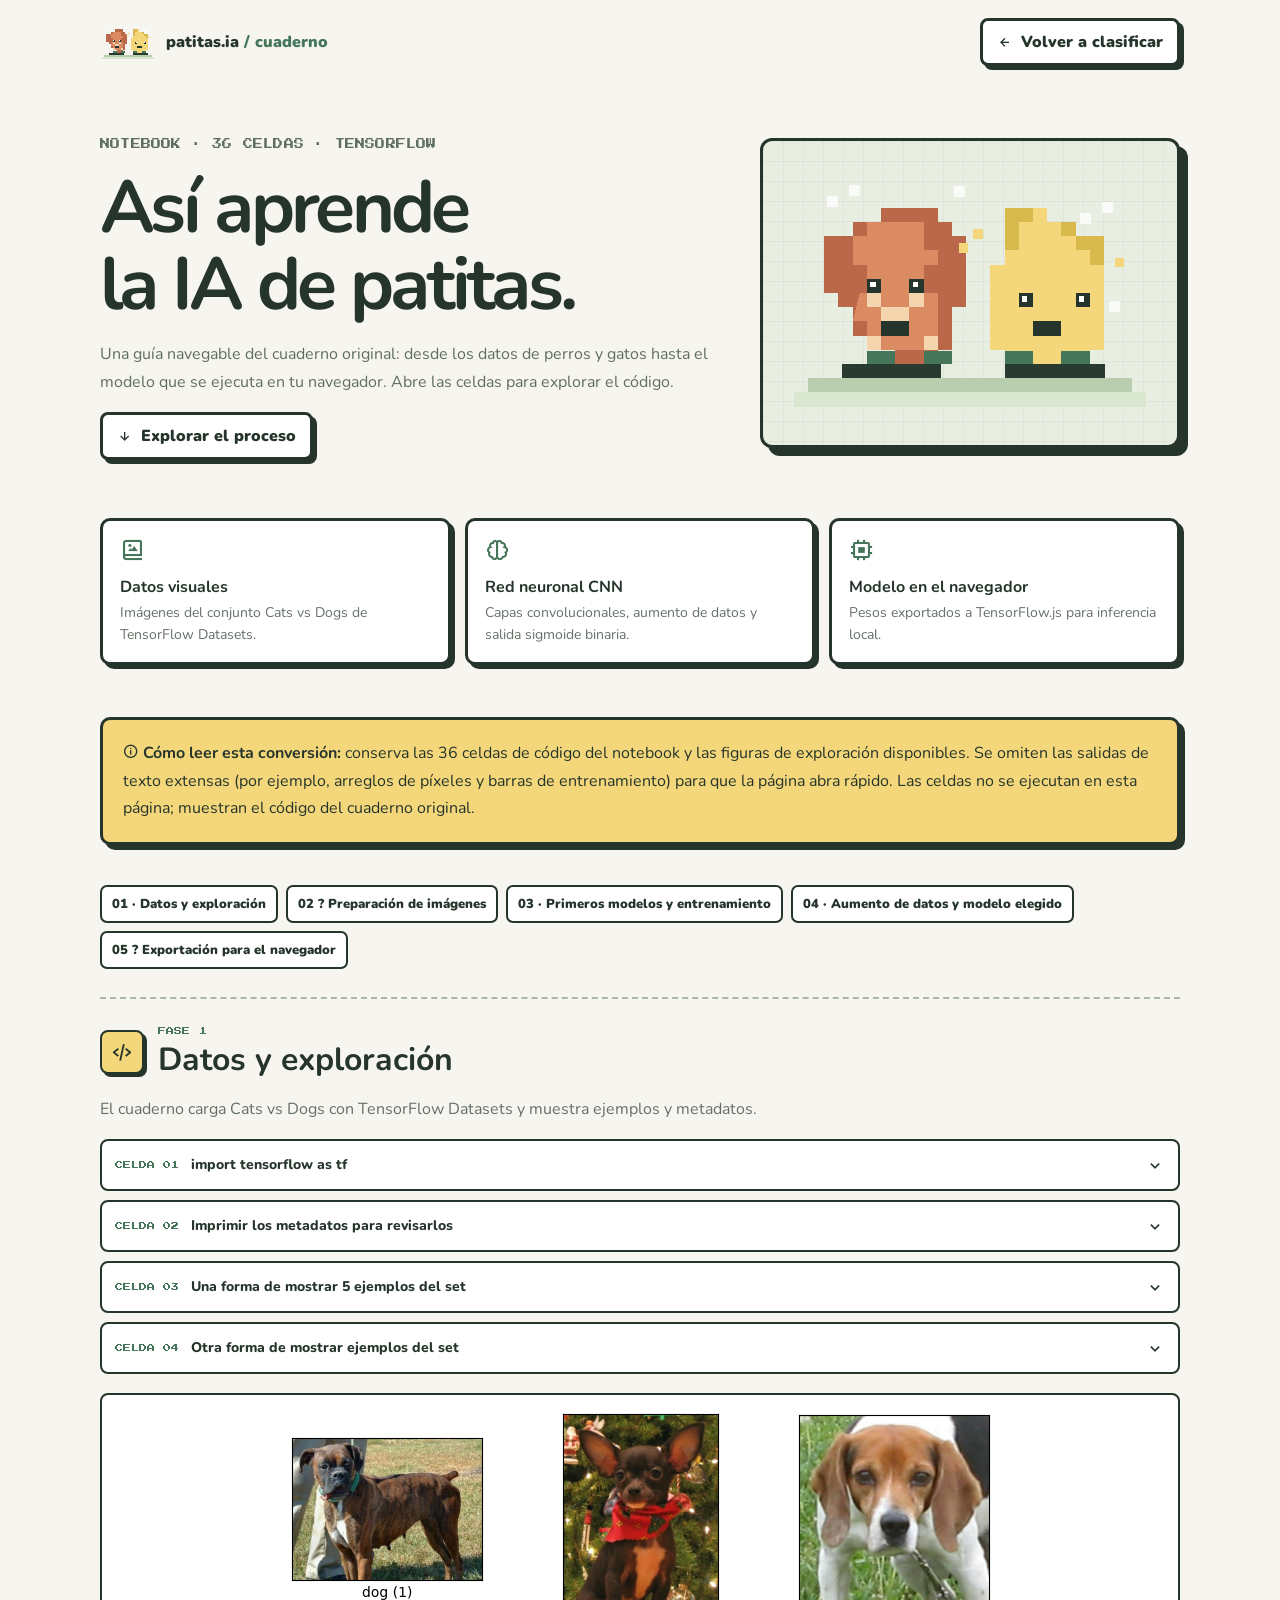
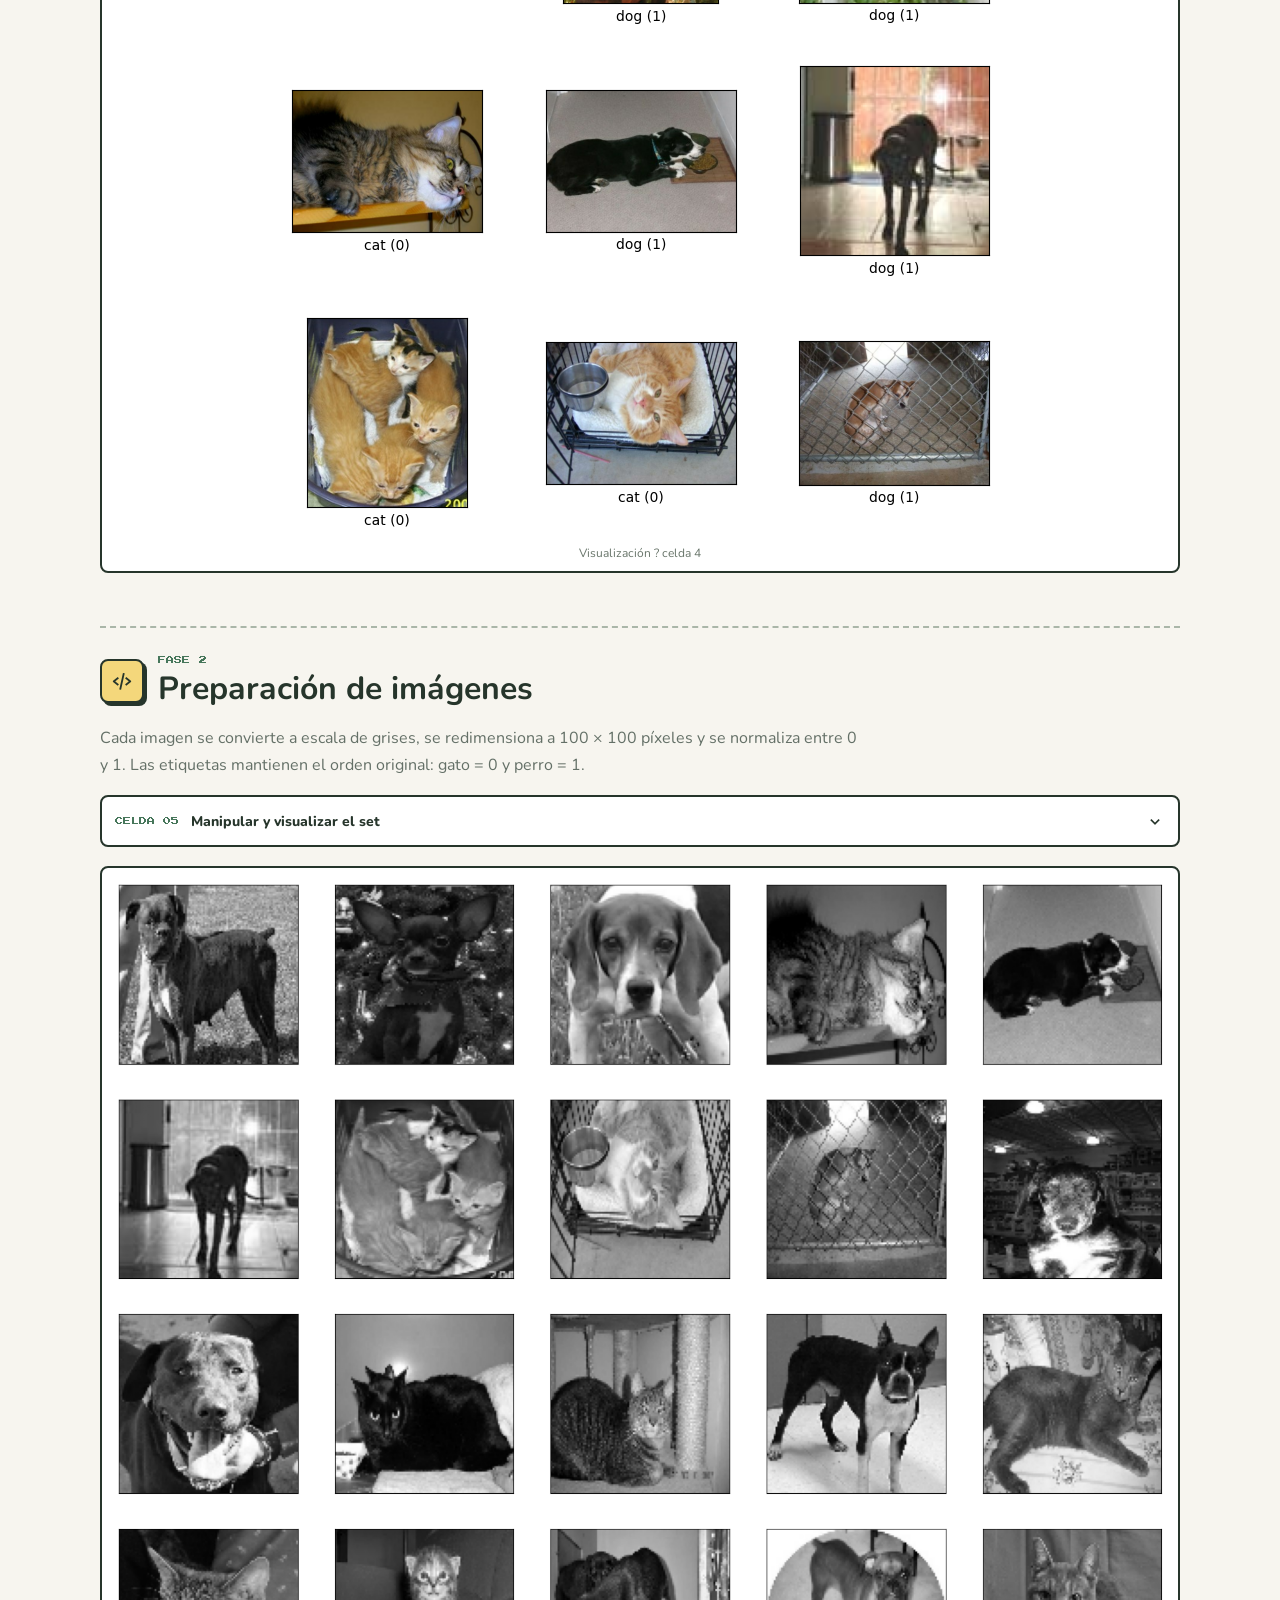
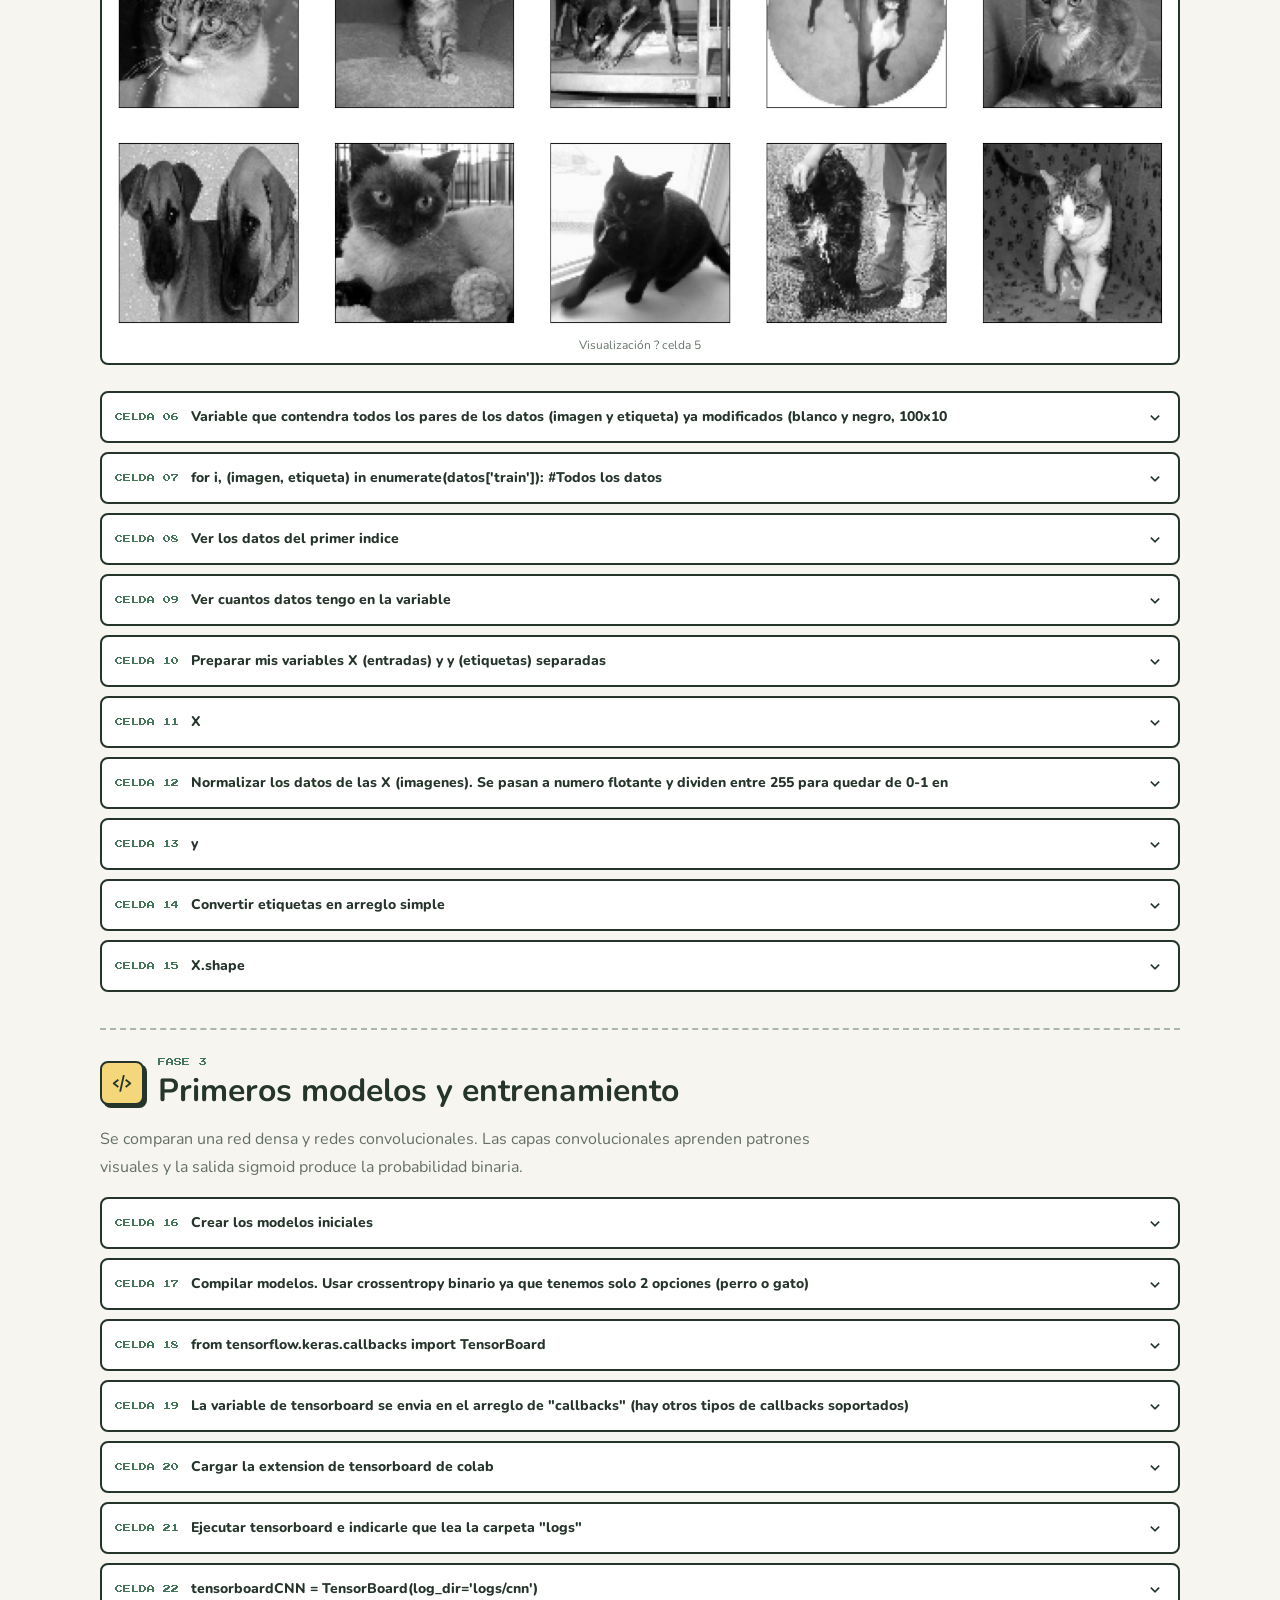
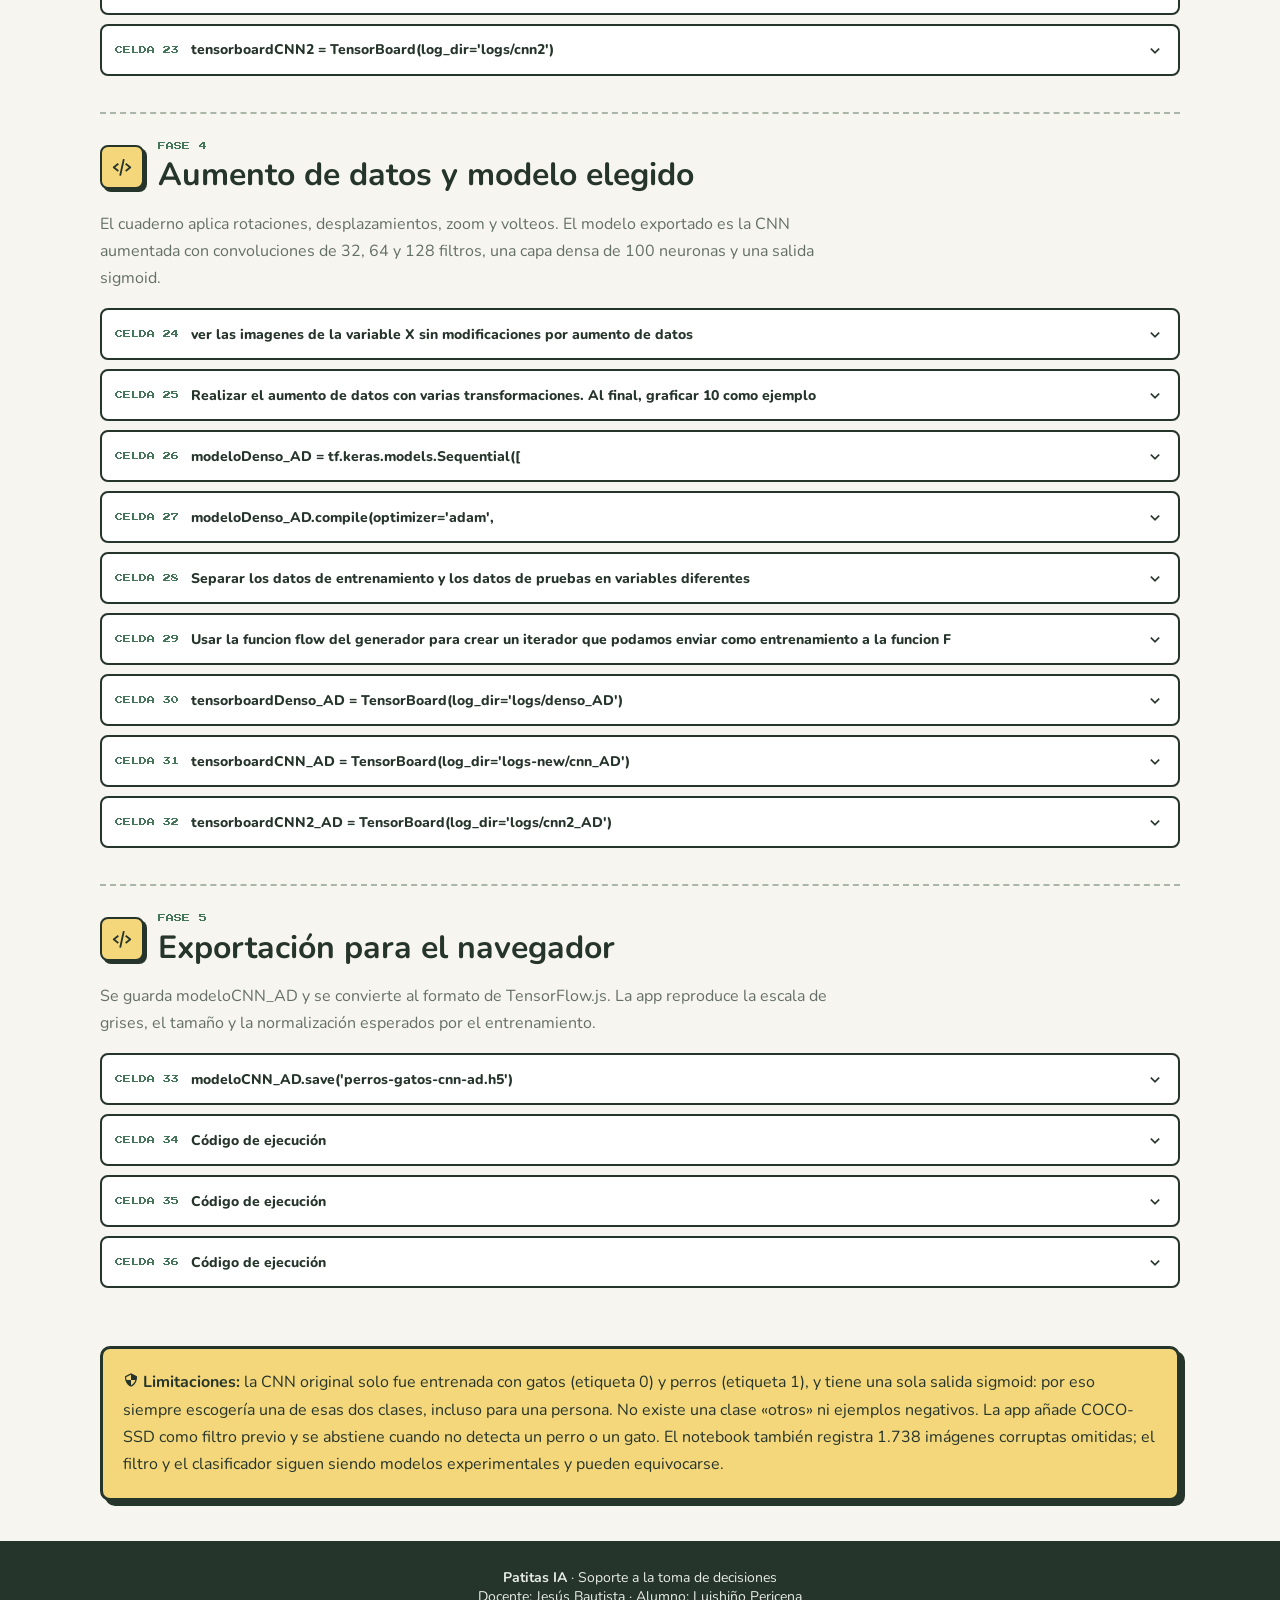
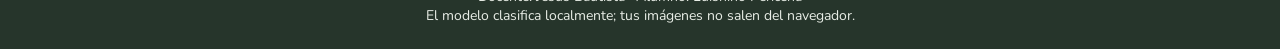
==== web/cuaderno/Clasificador_de_perros_y_gatos.html @ f2f4f3fe "Base inicial" ====
<!doctype html>
<html lang="es">
<head>
<meta charset="utf-8"><meta name="viewport" content="width=device-width,initial-scale=1,viewport-fit=cover"><meta name="theme-color" content="#f7f5ef">
<meta name="description" content="Cuaderno interactivo de entrenamiento del clasificador de perros y gatos: preparación de imágenes, CNN, aumento de datos y exportación a TensorFlow.js.">
<meta property="og:title" content="Cuaderno de entrenamiento · Patitas IA"><meta property="og:description" content="Explora el código y el proceso de entrenamiento de la red neuronal que clasifica perros y gatos.">
<link rel="icon" type="image/svg+xml" href="../assets/mascotas.svg"><link rel="stylesheet" href="https://unpkg.com/boxicons@2.1.4/css/boxicons.min.css"><link rel="preconnect" href="https://fonts.googleapis.com"><link rel="preconnect" href="https://fonts.gstatic.com" crossorigin><link href="https://fonts.googleapis.com/css2?family=Nunito:wght@400;500;600;700;800;900&family=Press+Start+2P&display=swap" rel="stylesheet">
<title>Cuaderno de entrenamiento · Patitas IA</title>
<style>
:root{color-scheme:light;--ink:#26352b;--cream:#f7f5ef;--leaf:#46765a;--yellow:#f4d77b;--line:#d9dfd4}*{box-sizing:border-box}html{scroll-behavior:smooth}body{margin:0;background:var(--cream);color:var(--ink);font:16px Nunito,system-ui,sans-serif}.wrap{width:min(1080px,calc(100% - 36px));margin:auto}.topbar{display:flex;align-items:center;justify-content:space-between;gap:12px;padding:18px 0}.brand{display:flex;align-items:center;gap:10px;color:var(--ink);font-weight:900;text-decoration:none}.brand img{width:56px;height:42px;image-rendering:pixelated}.button{display:inline-flex;align-items:center;gap:8px;border:3px solid var(--ink);border-radius:8px;box-shadow:4px 4px 0 var(--ink);padding:10px 14px;background:white;color:var(--ink);font-weight:900;text-decoration:none}.button:hover{background:var(--yellow)}.hero{display:grid;grid-template-columns:1.2fr .8fr;align-items:center;gap:30px;padding:42px 0 48px}.badge,.eyebrow{font:10px/1.8 "Press Start 2P",monospace;letter-spacing:.02em;color:var(--leaf)}h1{font-size:clamp(2.2rem,6vw,4.6rem);line-height:1.05;letter-spacing:-.05em;margin:16px 0}.hero p{max-width:650px;color:#5f6e62;line-height:1.75}.pixel-card{border:3px solid var(--ink);border-radius:12px;box-shadow:8px 8px 0 var(--ink);background-color:#e9eee2;background-image:linear-gradient(#26352b0d 1px,transparent 1px),linear-gradient(90deg,#26352b0d 1px,transparent 1px);background-size:20px 20px;padding:18px}.pixel-card img{display:block;width:100%;height:auto;image-rendering:pixelated}.summary{display:grid;grid-template-columns:repeat(3,1fr);gap:14px;margin:10px 0 52px}.summary article{border:3px solid var(--ink);border-radius:10px;box-shadow:4px 4px 0 var(--ink);background:white;padding:17px}.summary i{color:var(--leaf);font-size:25px}.summary strong{display:block;margin:9px 0 4px}.summary p{margin:0;color:#667168;font-size:14px;line-height:1.55}.chapter{scroll-margin-top:24px;padding:25px 0 36px;border-top:2px dashed #aab6a8}.chapter-head{display:flex;gap:14px;align-items:center}.chapter-mark{display:grid;place-items:center;flex:none;width:44px;height:44px;border:2px solid var(--ink);border-radius:8px;box-shadow:3px 3px 0 var(--ink);background:var(--yellow);font-size:22px}.eyebrow{margin:0;font-size:8px}.chapter h2{margin:3px 0 0;font-size:clamp(1.3rem,3vw,2rem);line-height:1.2}.chapter-description{max-width:760px;color:#647067;line-height:1.7}.cells{display:grid;gap:9px;margin-top:16px}.code-cell{overflow:hidden;border:2px solid var(--ink);border-radius:8px;background:#fff}.code-cell summary{display:flex;align-items:center;gap:12px;min-height:48px;padding:10px 13px;cursor:pointer;list-style:none}.code-cell summary::-webkit-details-marker{display:none}.cell-number{flex:none;color:var(--leaf);font:8px "Press Start 2P",monospace}.cell-summary{overflow:hidden;flex:1;text-overflow:ellipsis;white-space:nowrap;font-size:14px;font-weight:800}.code-cell summary .bx{font-size:20px;transition:transform .15s}.code-cell[open] summary .bx{transform:rotate(180deg)}pre{overflow:auto;margin:0;border-top:1px solid var(--line);padding:15px;background:#202a23;color:#eff5e9;font:12px/1.7 Consolas,"Courier New",monospace;tab-size:2}code{white-space:pre}.output-image{margin:10px 0 17px;border:2px solid var(--ink);border-radius:8px;background:white;padding:10px}.output-image img{display:block;max-width:100%;height:auto;margin:auto}.output-image figcaption{margin-top:8px;text-align:center;color:#68756a;font-size:12px}.callout{margin:22px 0 40px;border:3px solid var(--ink);border-radius:10px;box-shadow:5px 5px 0 var(--ink);background:var(--yellow);padding:20px;line-height:1.7}.toc{display:flex;flex-wrap:wrap;gap:8px;margin:0 0 28px}.toc a{padding:8px 10px;border:2px solid var(--ink);border-radius:7px;background:white;color:var(--ink);font-size:13px;font-weight:900;text-decoration:none}.toc a:hover{background:var(--yellow)}footer{margin-top:25px;border-top:3px solid var(--ink);background:var(--ink);color:#e8ede6;padding:24px 0;text-align:center;font-size:14px}@media(max-width:720px){.hero{grid-template-columns:1fr;gap:23px;padding-top:24px}.hero-copy{order:2}.hero-art{order:1;max-width:460px;width:90%;margin:auto}.summary{grid-template-columns:1fr;margin-bottom:32px}.summary article{display:grid;grid-template-columns:30px 1fr;column-gap:9px}.summary article i{grid-row:span 2}.summary strong{margin:0}.summary p{grid-column:2}.topbar .button{font-size:12px}.wrap{width:min(100% - 28px,1080px)}}@media(prefers-reduced-motion:reduce){html{scroll-behavior:auto}.code-cell summary .bx{transition:none}}
</style>
</head>
<body><header class="wrap topbar"><a class="brand" href="../index.html"><img src="../assets/mascotas.svg" alt=""><span>patitas.ia <span style="color:var(--leaf)">/ cuaderno</span></span></a><a class="button" href="../index.html"><i class="bx bx-left-arrow-alt" aria-hidden="true"></i>Volver a clasificar</a></header>
<main class="wrap"><section class="hero"><div class="hero-copy"><p class="badge">NOTEBOOK · 36 CELDAS · TENSORFLOW</p><h1>Así aprende<br>la IA de patitas.</h1><p>Una guía navegable del cuaderno original: desde los datos de perros y gatos hasta el modelo que se ejecuta en tu navegador. Abre las celdas para explorar el código.</p><a class="button" href="#datos"><i class="bx bx-down-arrow-alt" aria-hidden="true"></i>Explorar el proceso</a></div><div class="hero-art pixel-card"><img src="../assets/mascotas.svg" alt="Ilustraci?n pixel art de perro y gato"></div></section>
<section class="summary" aria-label="Resumen del proyecto"><article><i class="bx bx-photo-album" aria-hidden="true"></i><strong>Datos visuales</strong><p>Imágenes del conjunto Cats vs Dogs de TensorFlow Datasets.</p></article><article><i class="bx bx-brain" aria-hidden="true"></i><strong>Red neuronal CNN</strong><p>Capas convolucionales, aumento de datos y salida sigmoide binaria.</p></article><article><i class="bx bx-chip" aria-hidden="true"></i><strong>Modelo en el navegador</strong><p>Pesos exportados a TensorFlow.js para inferencia local.</p></article></section>
<div class="callout"><strong><i class="bx bx-info-circle" aria-hidden="true"></i> Cómo leer esta conversión:</strong> conserva las 36 celdas de código del notebook y las figuras de exploración disponibles. Se omiten las salidas de texto extensas (por ejemplo, arreglos de píxeles y barras de entrenamiento) para que la página abra rápido. Las celdas no se ejecutan en esta página; muestran el código del cuaderno original.</div>
<nav class="toc" aria-label="Secciones del cuaderno"><a href="#datos">01 · Datos y exploración</a><a href="#preparacion">02 ? Preparación de imágenes</a><a href="#modelos">03 · Primeros modelos y entrenamiento</a><a href="#aumento">04 · Aumento de datos y modelo elegido</a><a href="#exportacion">05 ? Exportación para el navegador</a></nav>
<section class="chapter" id="datos"><div class="chapter-head"><span class="chapter-mark"><i class="bx bx-code-alt" aria-hidden="true"></i></span><div><p class="eyebrow">FASE 1</p><h2>Datos y exploración</h2></div></div><p class="chapter-description">El cuaderno carga Cats vs Dogs con TensorFlow Datasets y muestra ejemplos y metadatos.</p><div class="cells"><details class="code-cell"><summary><span class="cell-number">CELDA 01</span><span class="cell-summary">import tensorflow as tf</span><i class="bx bx-chevron-down" aria-hidden="true"></i></summary><pre><code>!pip install -q importlib_resources

import tensorflow as tf
import tensorflow_datasets as tfds

#Correccion temporal (22/mayo/2026)
#Tensorflow datasets tiene error al descargar el set de perros y gatos y lo solucionaron
#el 16 de mayo pero sigue fallando en los colabs. Entonces se agrega esta linea adicional
#Mas detalle aqui: https://github.com/tensorflow/datasets/issues/3918
setattr(tfds.image_classification.cats_vs_dogs, '_URL',&quot;https://download.microsoft.com/download/3/E/1/3E1C3F21-ECDB-4869-8368-6DEBA77B919F/kagglecatsanddogs_5340.zip&quot;)

#Descargar el set de datos de perros y gatos
datos, metadatos = tfds.load('cats_vs_dogs', as_supervised=True, with_info=True)</code></pre></details><details class="code-cell"><summary><span class="cell-number">CELDA 02</span><span class="cell-summary">Imprimir los metadatos para revisarlos</span><i class="bx bx-chevron-down" aria-hidden="true"></i></summary><pre><code>#Imprimir los metadatos para revisarlos
metadatos</code></pre></details><details class="code-cell"><summary><span class="cell-number">CELDA 03</span><span class="cell-summary">Una forma de mostrar 5 ejemplos del set</span><i class="bx bx-chevron-down" aria-hidden="true"></i></summary><pre><code>#Una forma de mostrar 5 ejemplos del set
tfds.as_dataframe(datos['train'].take(5), metadatos)</code></pre></details><details class="code-cell"><summary><span class="cell-number">CELDA 04</span><span class="cell-summary">Otra forma de mostrar ejemplos del set</span><i class="bx bx-chevron-down" aria-hidden="true"></i></summary><pre><code>#Otra forma de mostrar ejemplos del set
tfds.show_examples(datos['train'], metadatos)</code></pre></details><figure class="output-image"><img src="[data-uri]
" alt="Resultado visual del cuaderno, celda 4" loading="lazy"><figcaption>Visualización ? celda 4</figcaption></figure></div></section><section class="chapter" id="preparacion"><div class="chapter-head"><span class="chapter-mark"><i class="bx bx-code-alt" aria-hidden="true"></i></span><div><p class="eyebrow">FASE 2</p><h2>Preparación de imágenes</h2></div></div><p class="chapter-description">Cada imagen se convierte a escala de grises, se redimensiona a 100 × 100 píxeles y se normaliza entre 0 y 1. Las etiquetas mantienen el orden original: gato = 0 y perro = 1.</p><div class="cells"><details class="code-cell"><summary><span class="cell-number">CELDA 05</span><span class="cell-summary">Manipular y visualizar el set</span><i class="bx bx-chevron-down" aria-hidden="true"></i></summary><pre><code>#Manipular y visualizar el set
#Lo pasamos a TAMANO_IMG (100x100) y a blanco y negro (solo para visualizar)
import matplotlib.pyplot as plt
import cv2

plt.figure(figsize=(20,20))

TAMANO_IMG=100

for i, (imagen, etiqueta) in enumerate(datos['train'].take(25)):
  imagen = cv2.resize(imagen.numpy(), (TAMANO_IMG, TAMANO_IMG))
  imagen = cv2.cvtColor(imagen, cv2.COLOR_BGR2GRAY)
  plt.subplot(5, 5, i+1)
  plt.xticks([])
  plt.yticks([])
  plt.imshow(imagen, cmap='gray')</code></pre></details><figure class="output-image"><img src="[data-uri]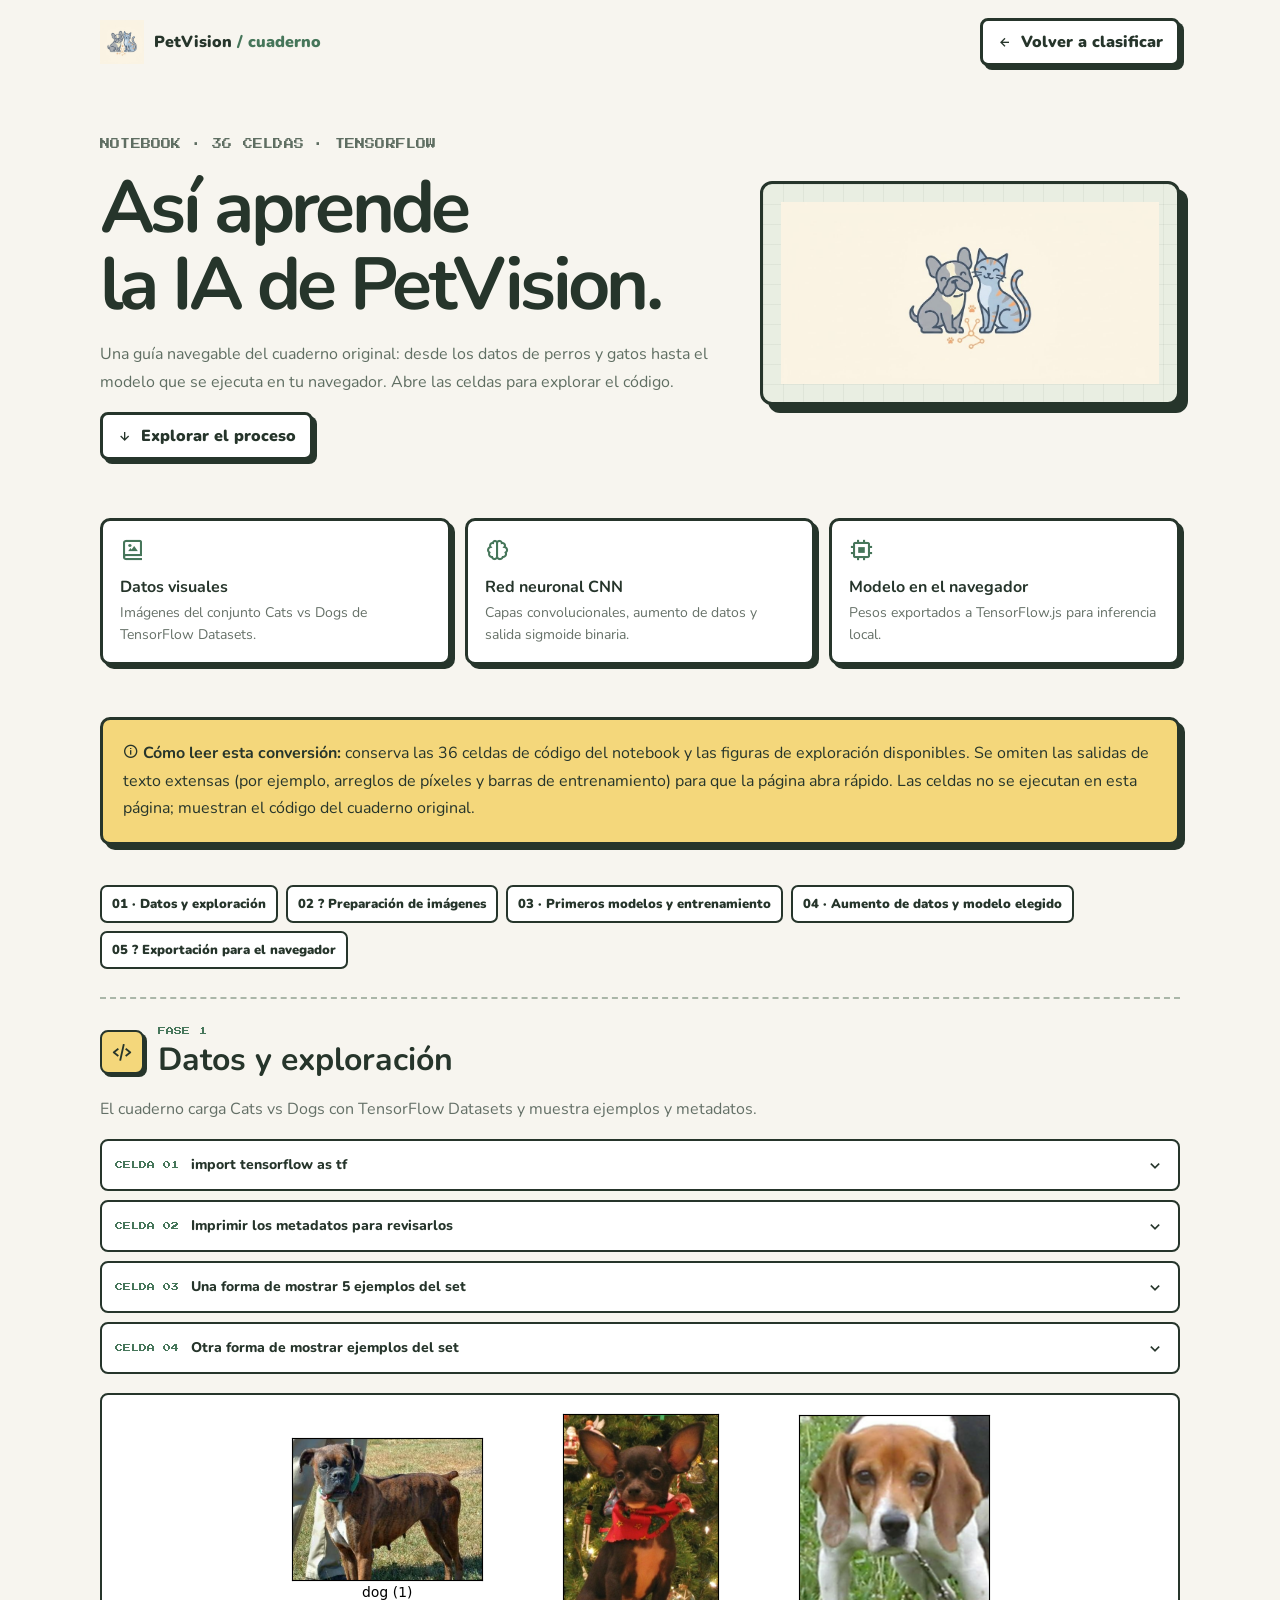
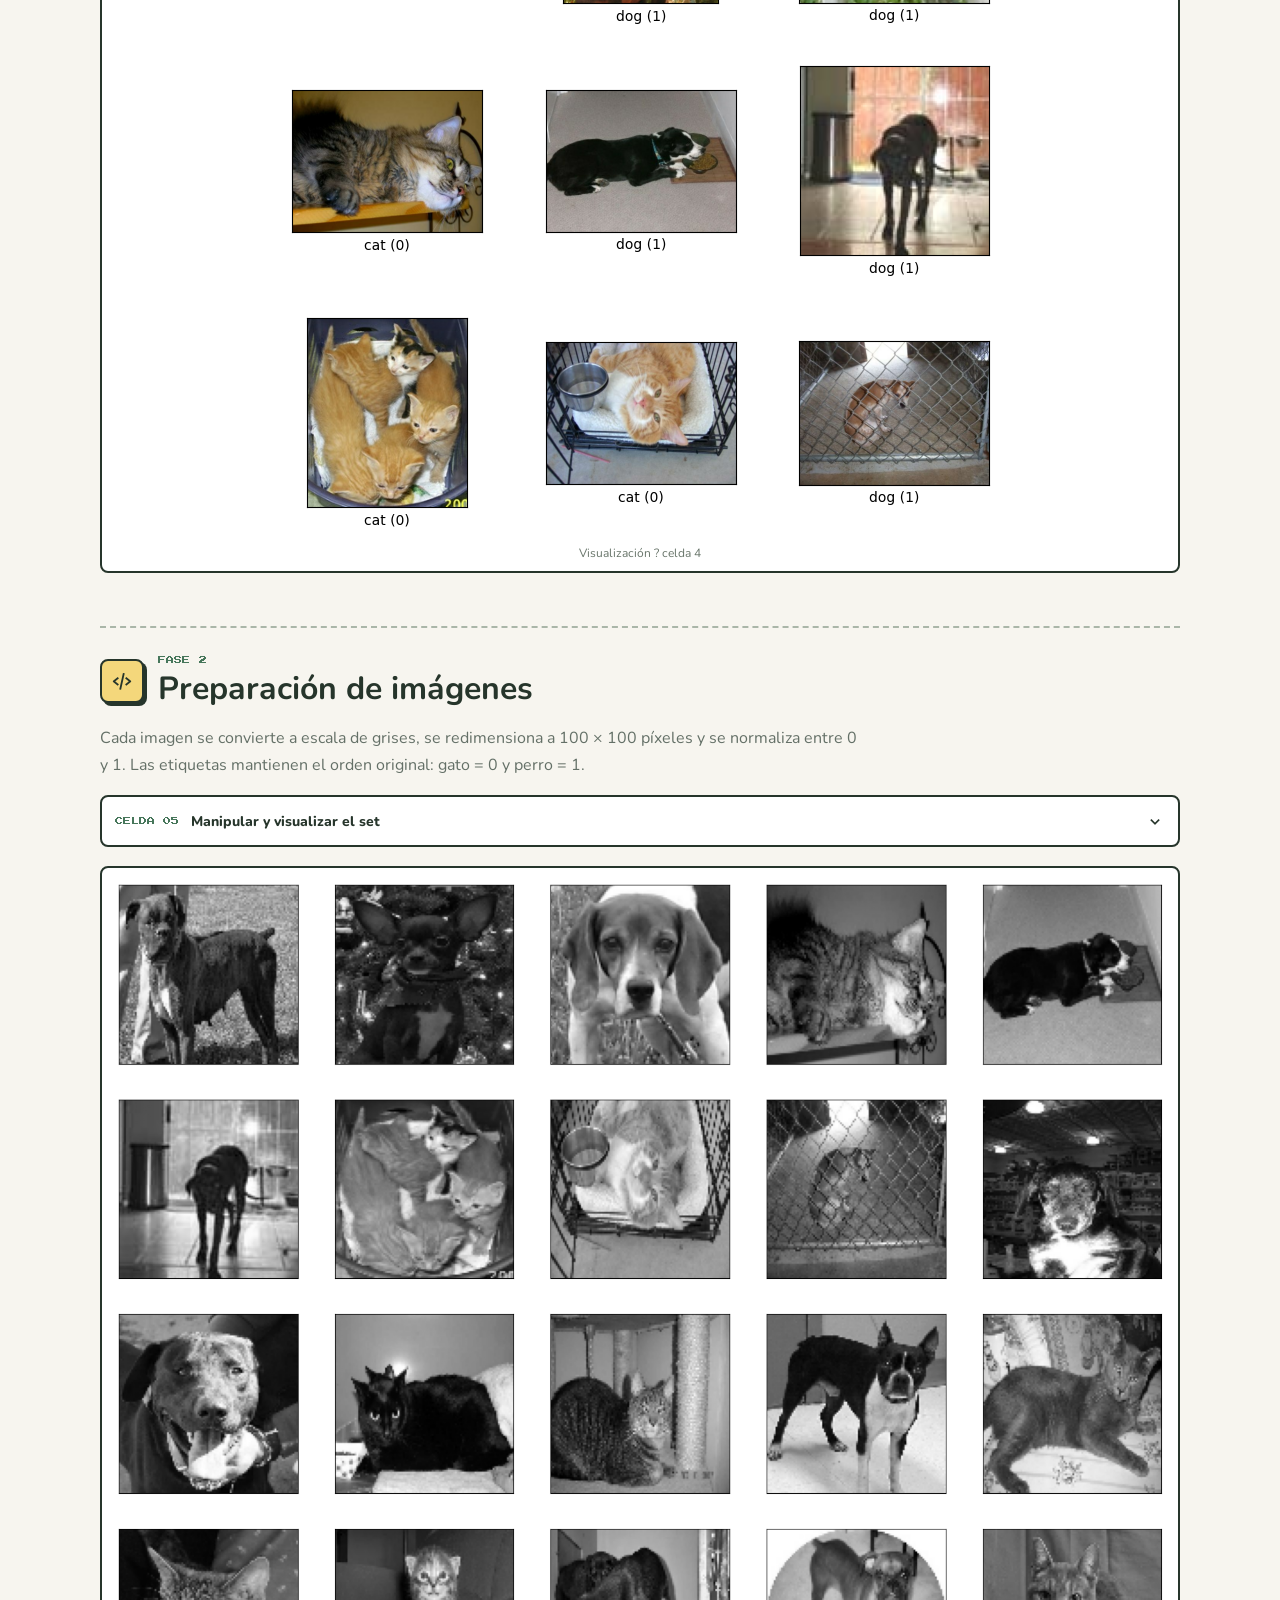
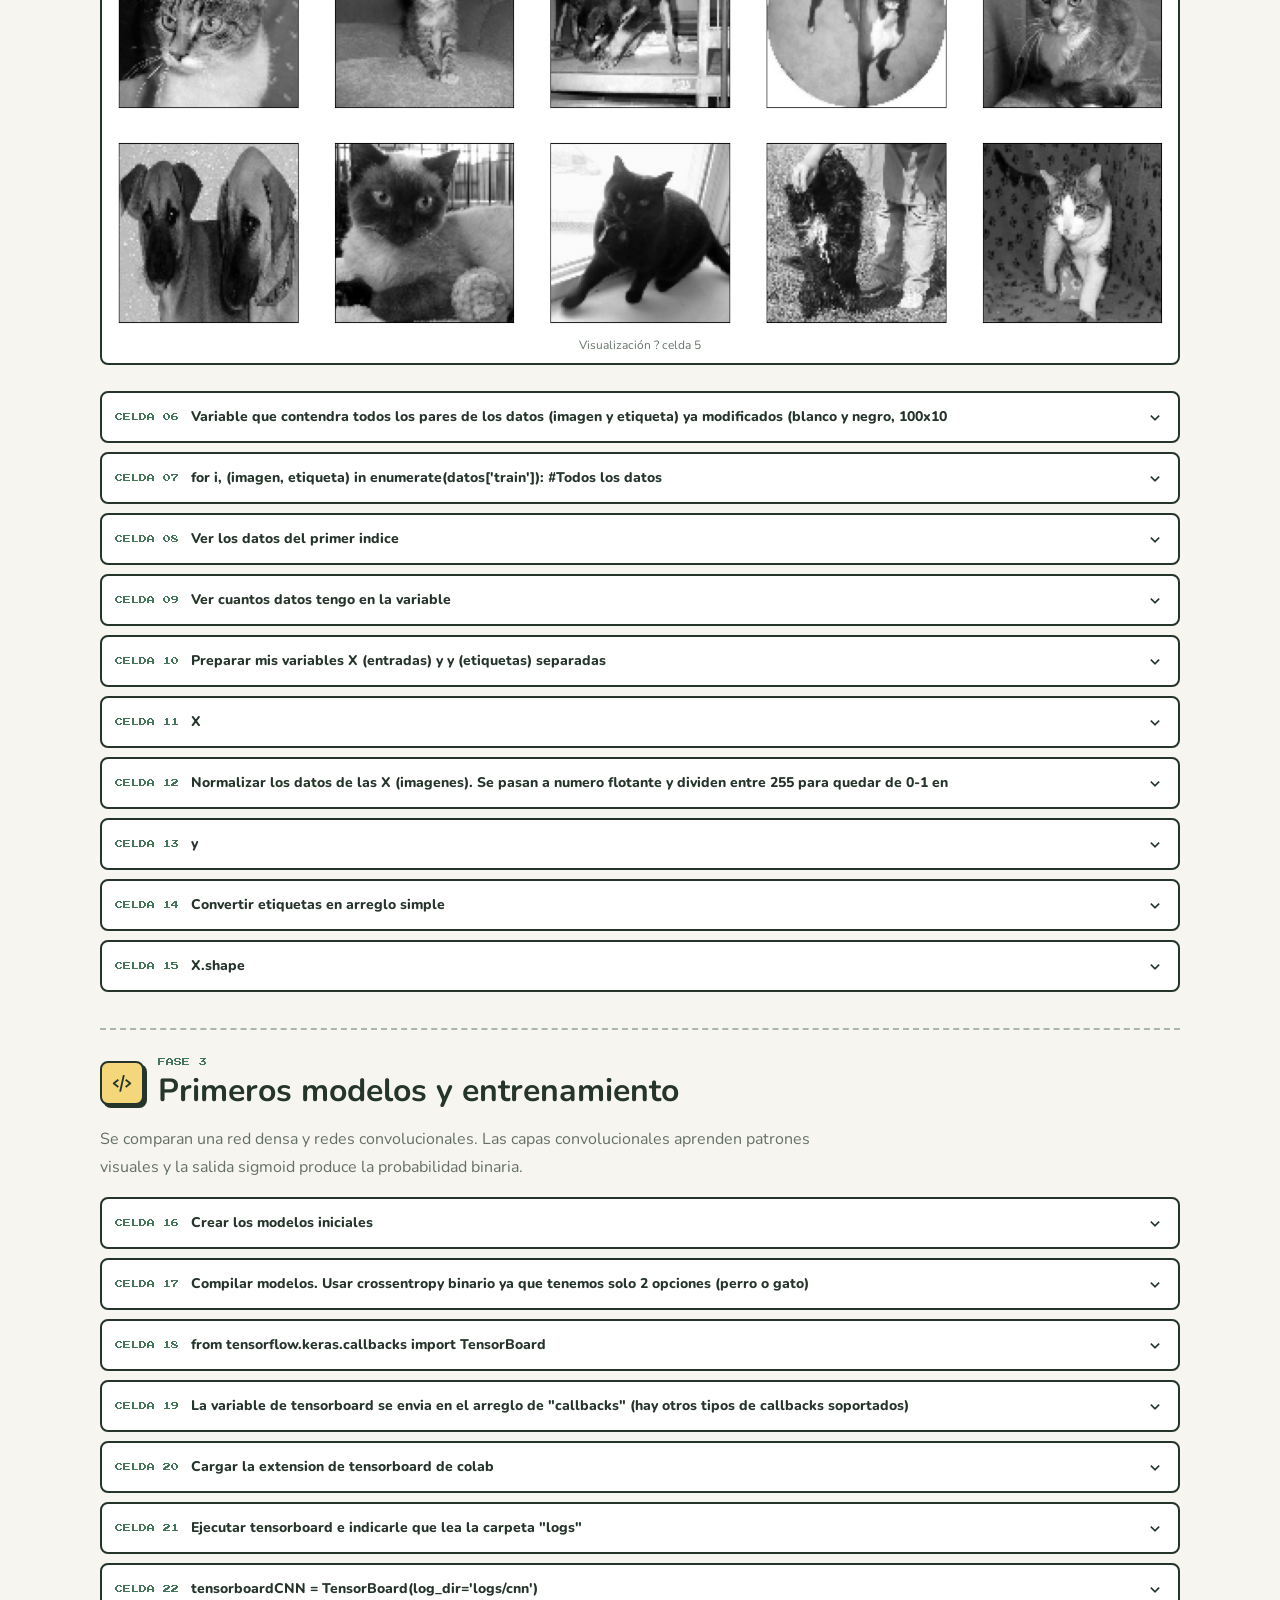
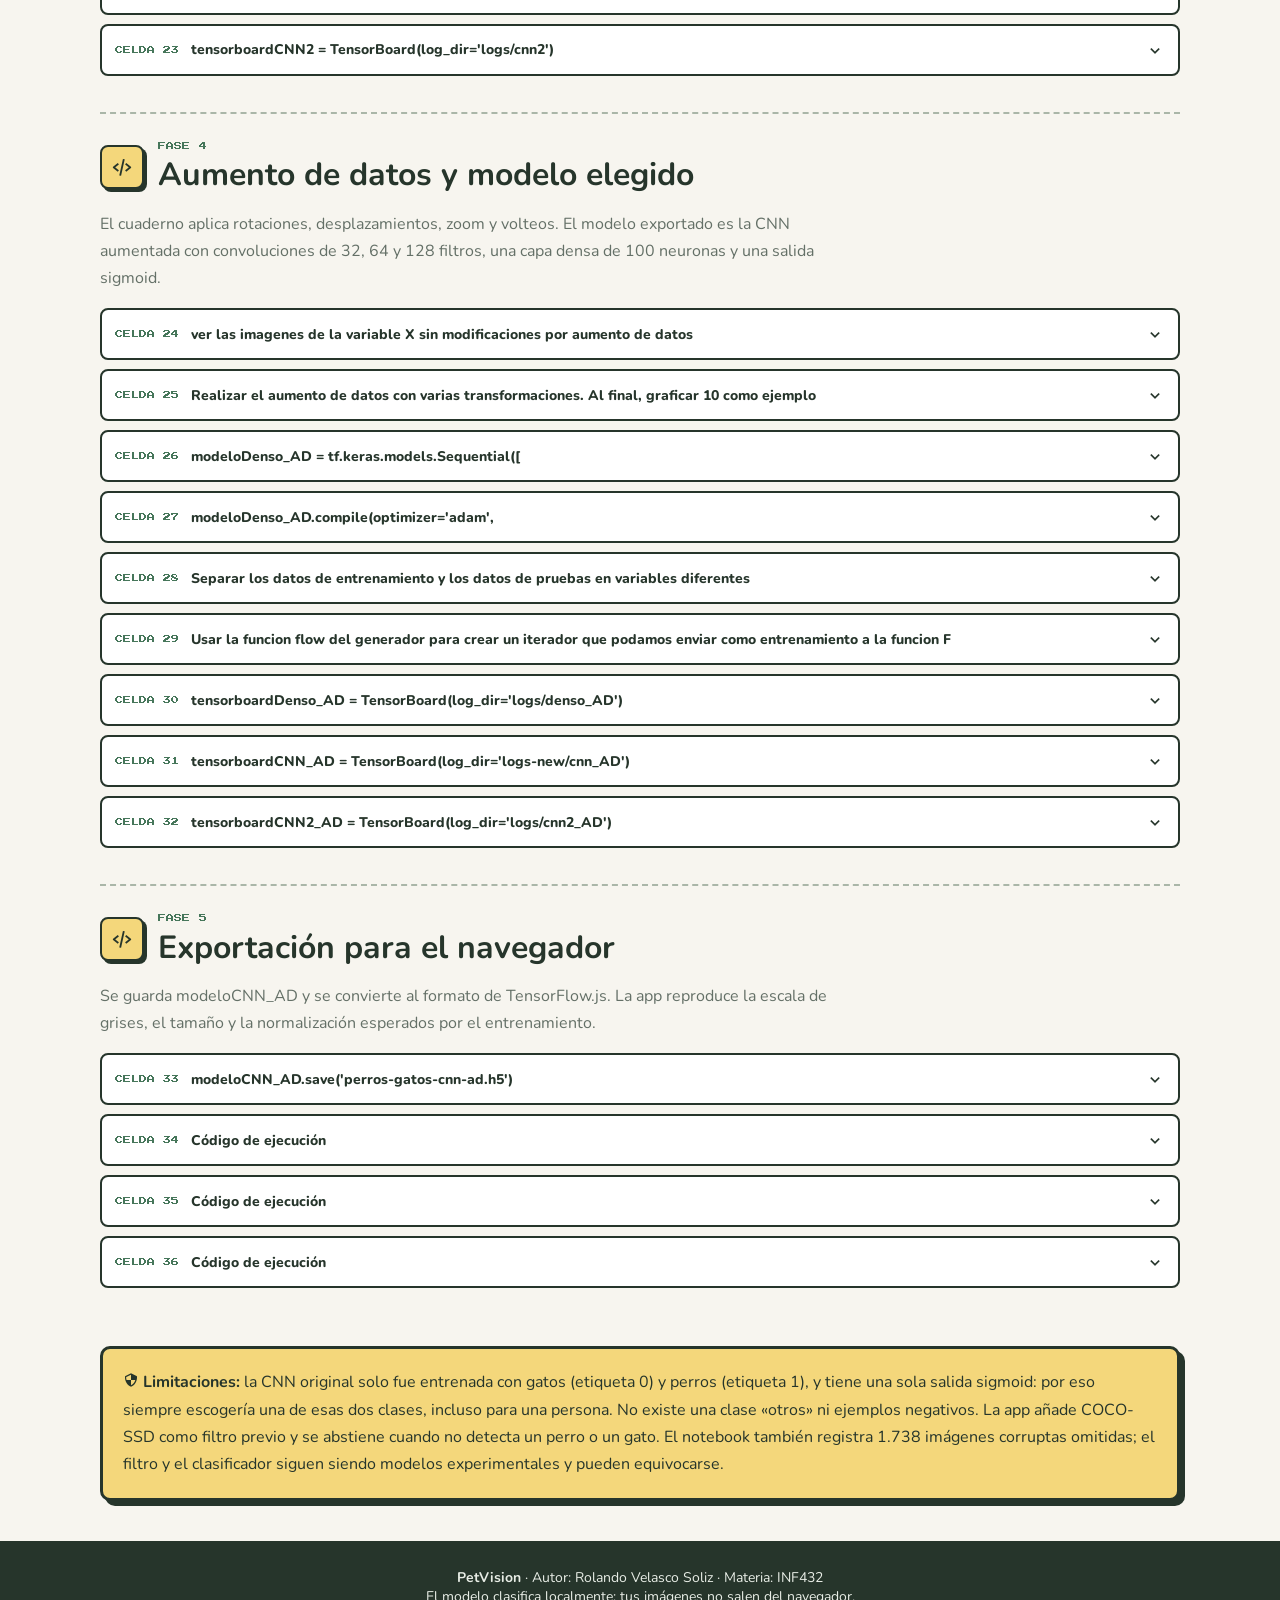
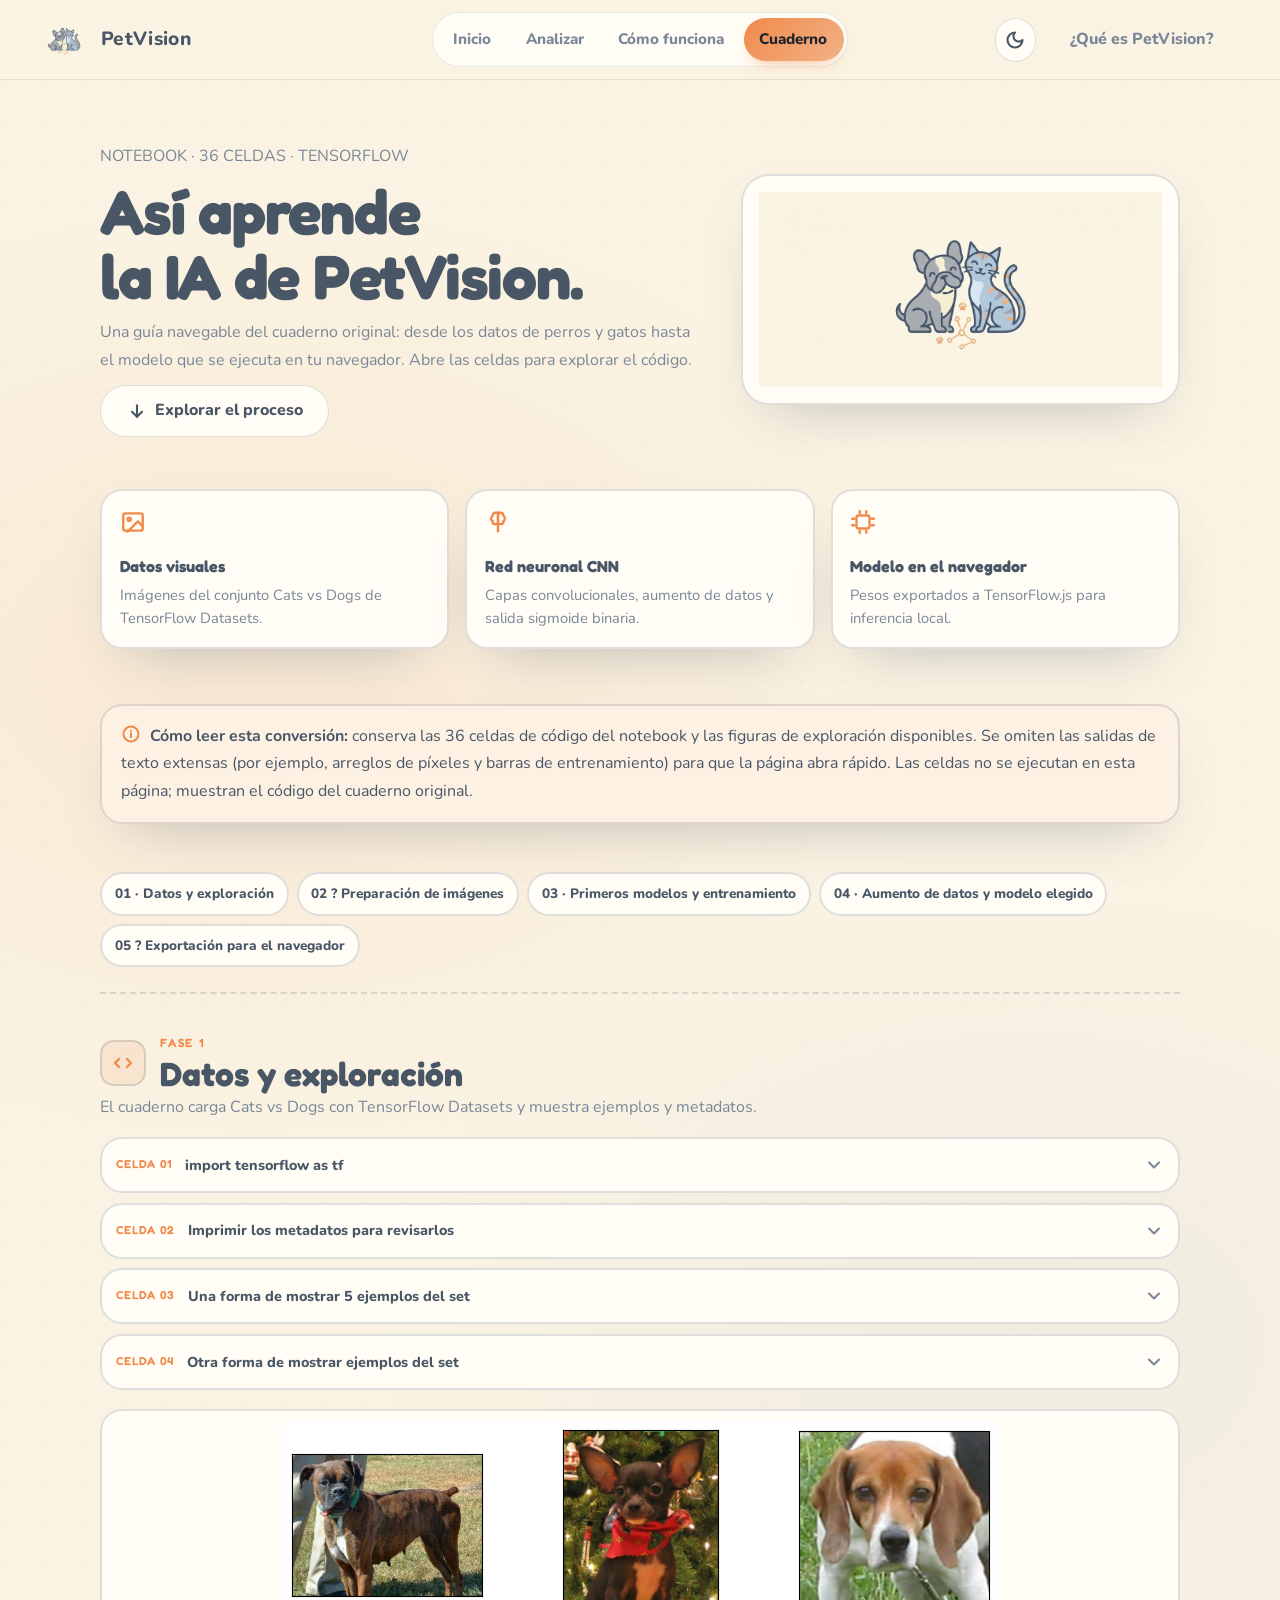
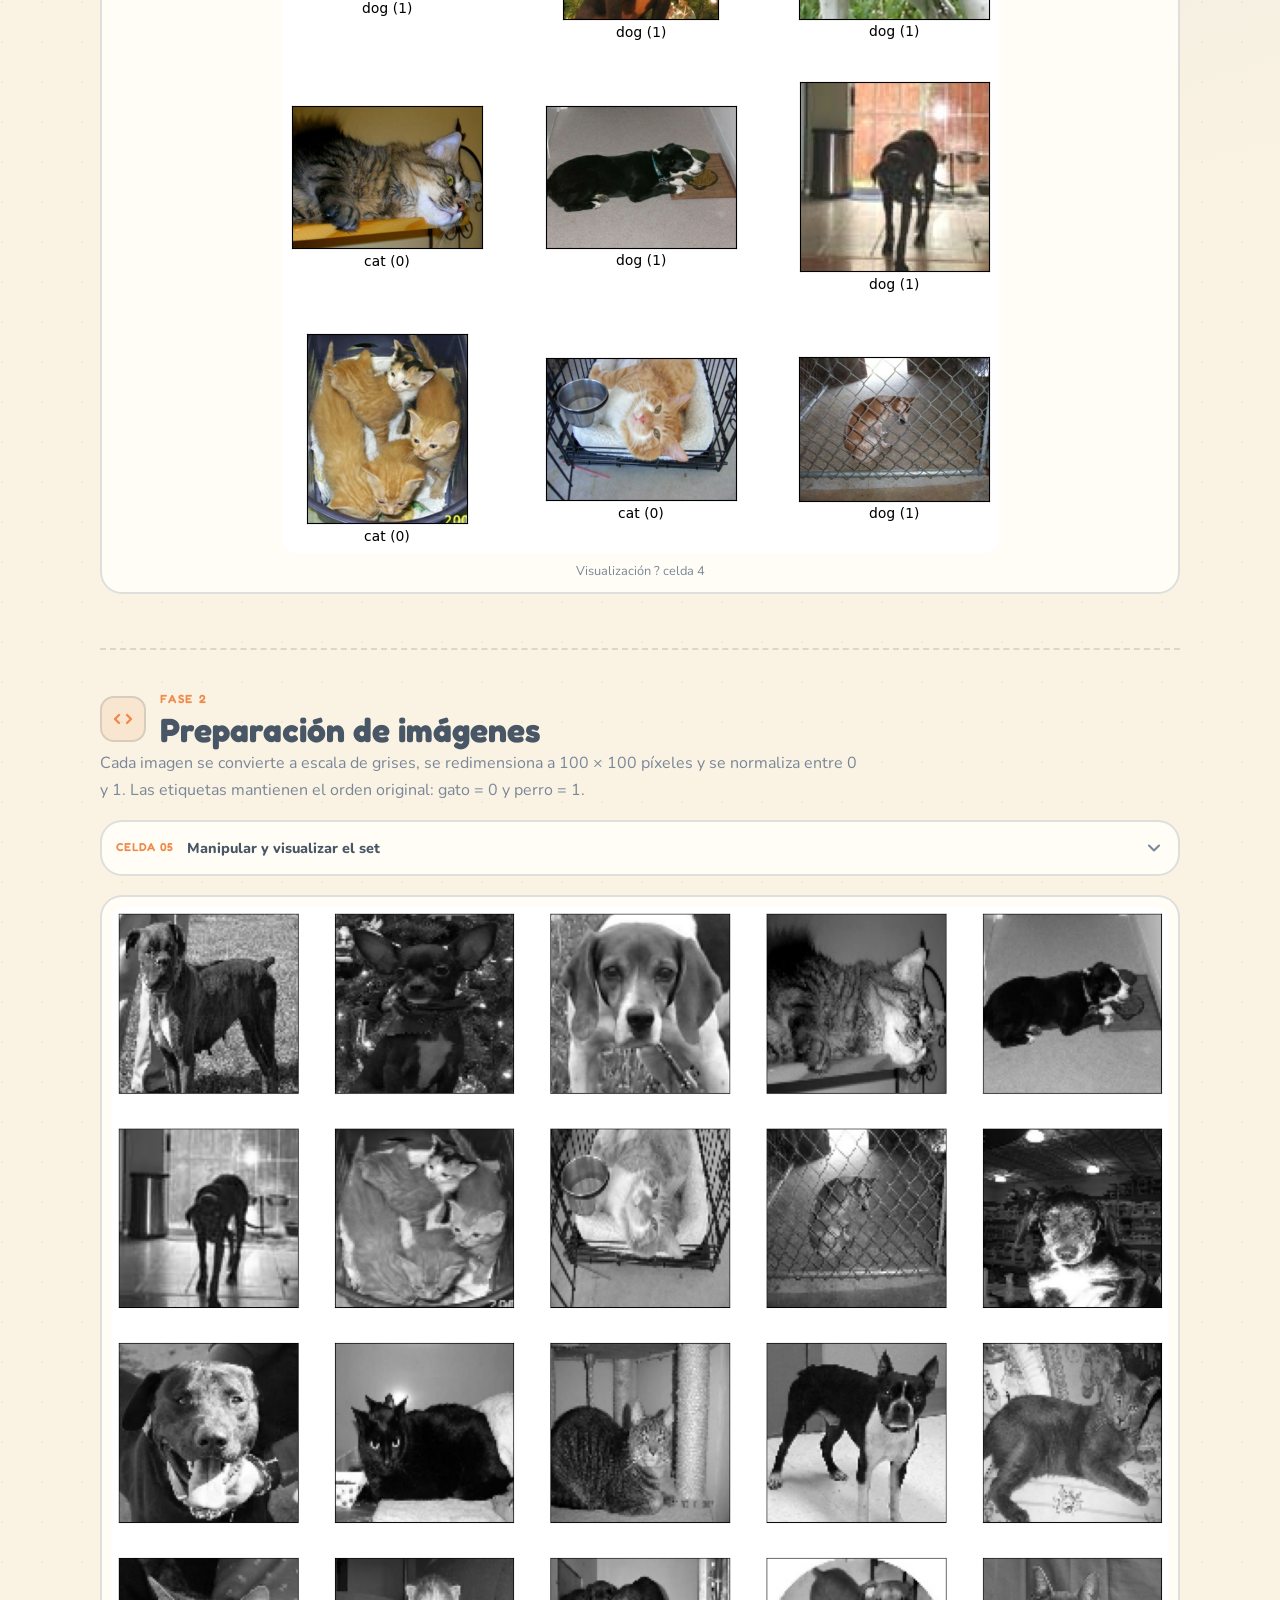
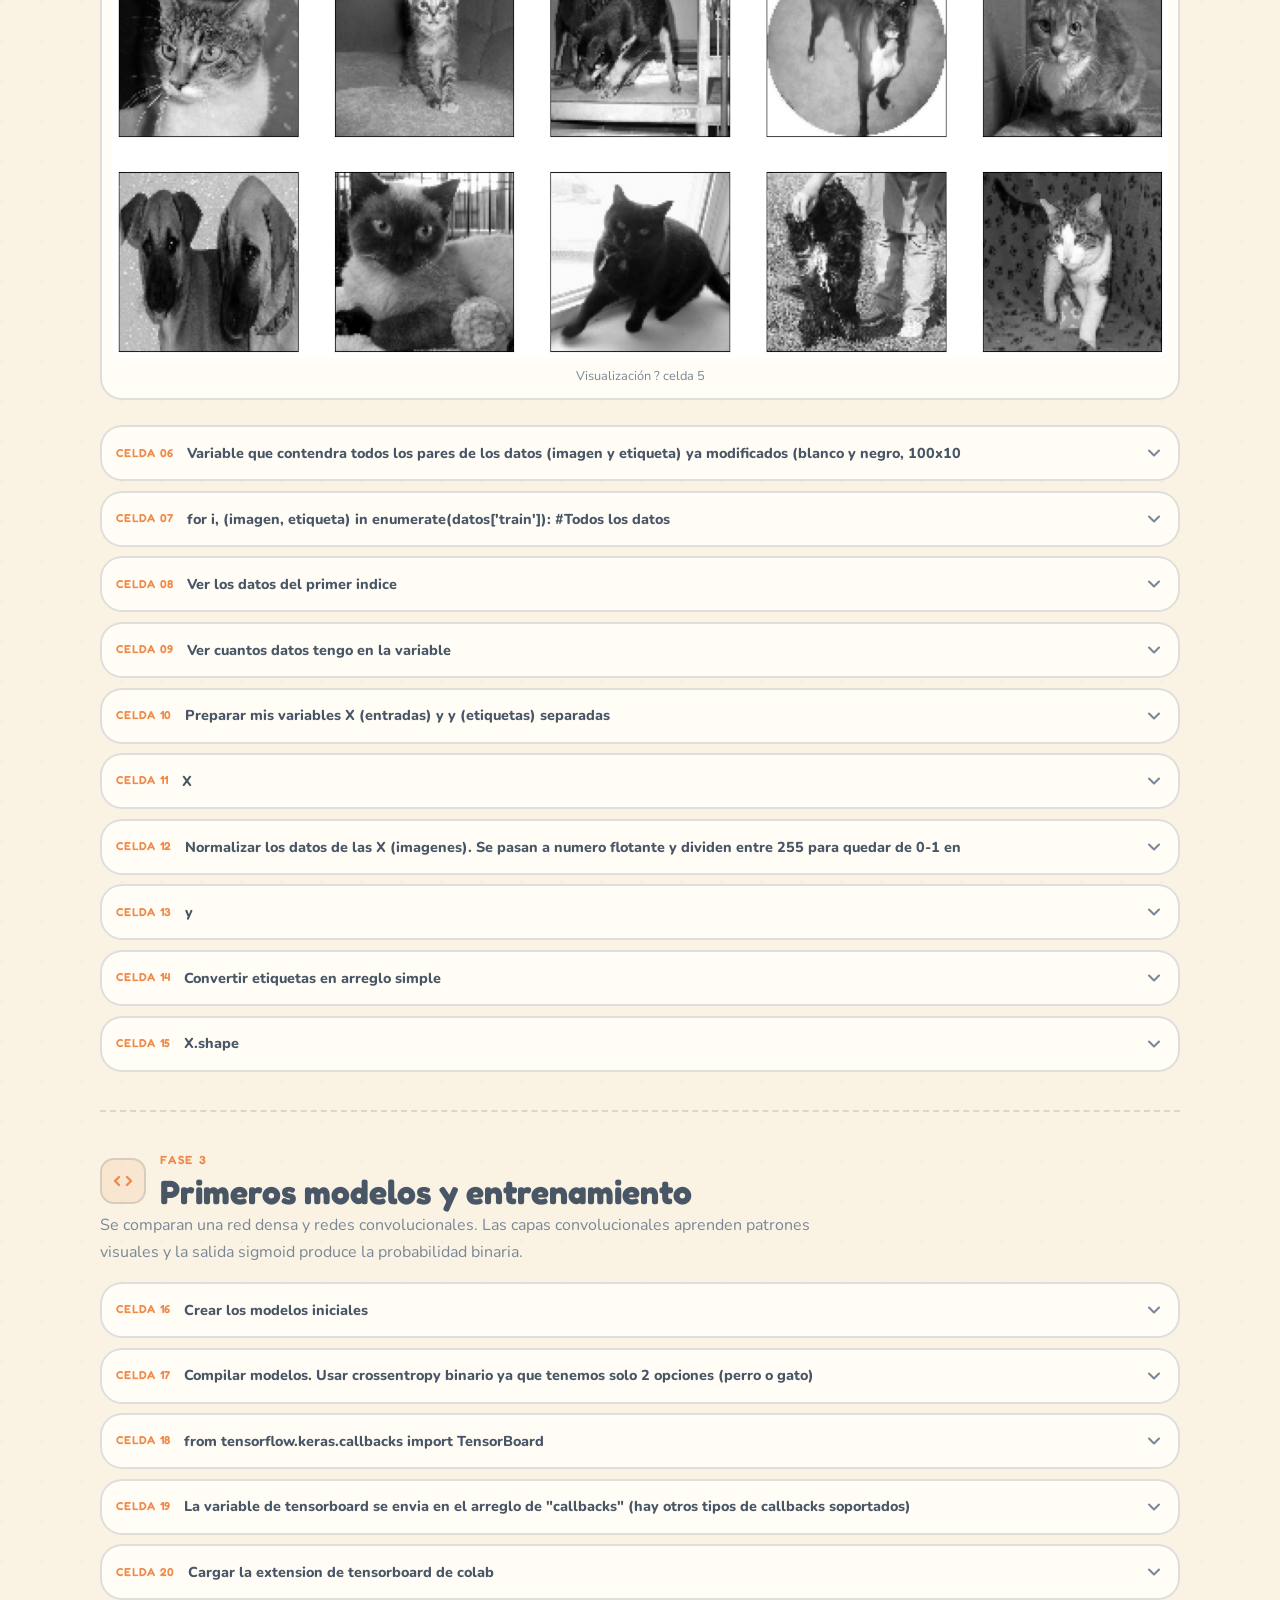
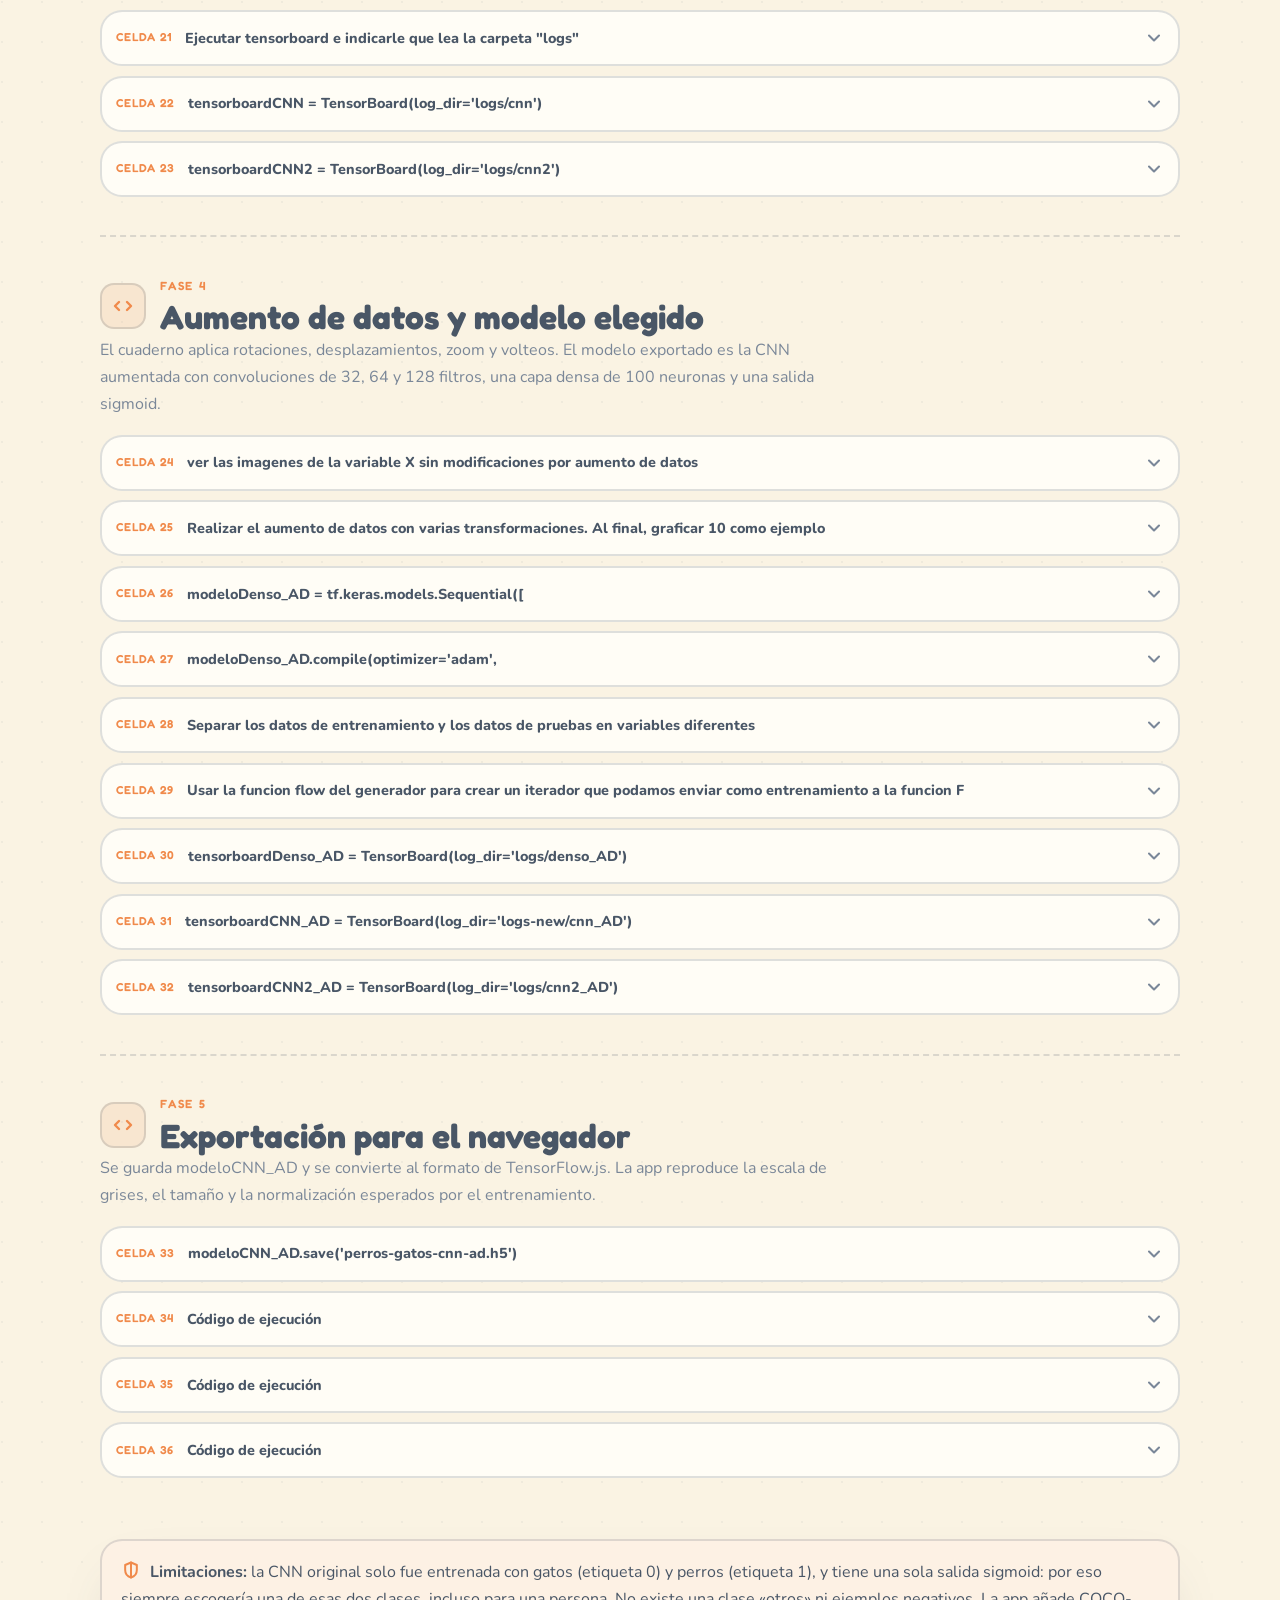
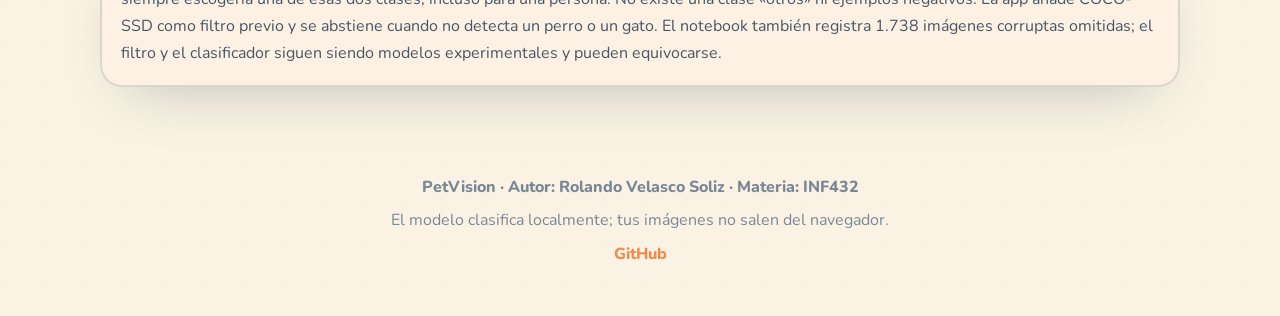
